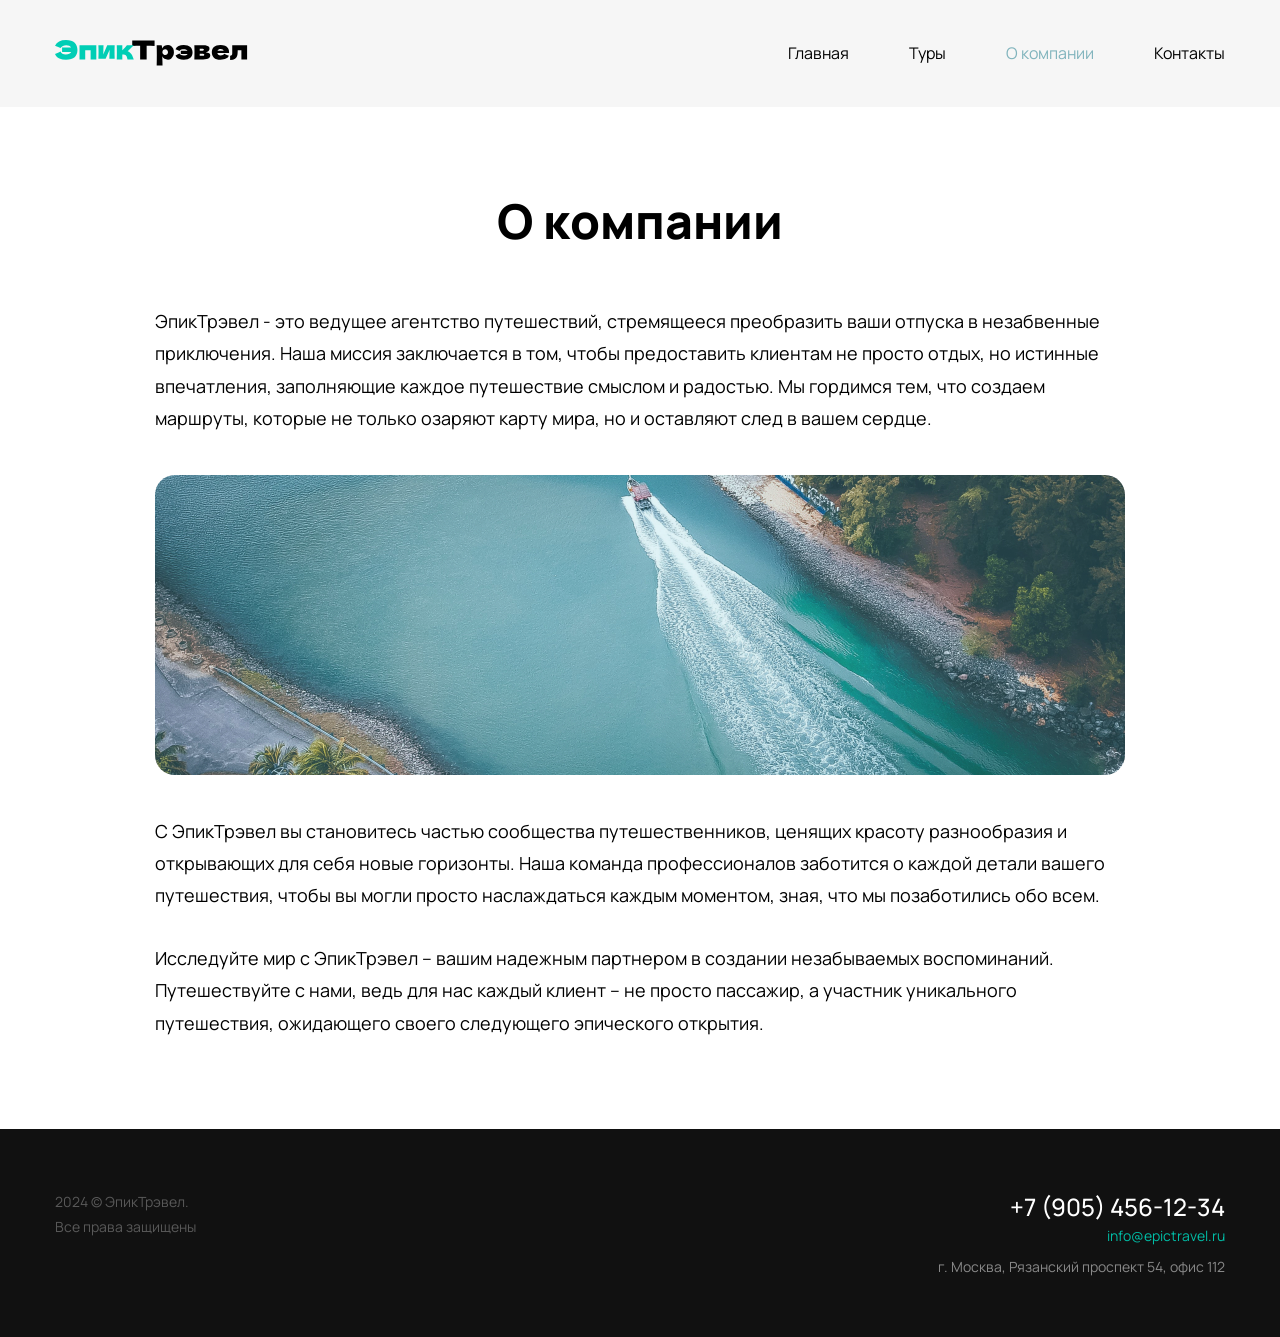
==== about.html @ 3524f272 "Добавил страницу контактов и убрал лишнее из файлов css" ====
<!doctype html>
<html lang="ru">
  <head>
    <meta charset="UTF-8" />
    <meta name="viewport" content="width=device-width, initial-scale=1.0" />
    <title>О Компании — Туристическое агенство ЭпикТрэвел</title>
    <link rel="stylesheet" href="./css/reset.css" />
    <link rel="stylesheet" href="./css/common.css" />
    <link rel="stylesheet" href="./css/about.css" />
    <link rel="icon" type="image/x-icon" href="./img/favicons/favicon.svg" />
    <link rel="apple-touch-icon" sizes="180x180" href="./img/favicons/apple-touch-icon.png"/>
  </head>
  <body class="sticky-footer">
    <header class="header header__bg">
      <div class="header__container container">
        <div class="header__wrapper">
          <div class="header__logo">
            <a href="index.html" class="header__logo-link">
              <img
                class="header__logo-img"
                src="./img/logo.svg"
                alt="Логотип компании"
              />
            </a>
          </div>
          <nav class="header__nav">
            <ul class="header__list">
              <li class="header__list-item">
                <a href="index.html" class="header__list-link"> Главная </a>
              </li>

              <li class="header__list-item">
                <a href="tours.html" class="header__list-link"> Туры </a>
              </li>

              <li class="header__list-item">
                <a href="about.html" class="header__list-link active">
                  О компании
                </a>
              </li> 

              <li class="header__list-item">
                <a href="contacts.html" class="header__list-link"> Контакты </a>
              </li>
            </ul>
          </nav>
        </div>
      </div>
    </header>
    <main class="main">
      <section class="about">
        <div class="about__container container">
          <div class="about__wrapper">
            <h1 class="title">О компании</h1>
            <div class="about__content">
              <div class="about__top-content">
                <p class="about__text">
                  ЭпикТрэвел - это ведущее агентство путешествий, стремящееся
                  преобразить ваши отпуска в незабвенные приключения. Наша
                  миссия заключается в том, чтобы предоставить клиентам не
                  просто отдых, но истинные впечатления, заполняющие каждое
                  путешествие смыслом и радостью. Мы гордимся тем, что создаем
                  маршруты, которые не только озаряют карту мира, но и оставляют
                  след в вашем сердце.
                </p>
              </div>
              <div class="about__img-wrap">
                <img
                  src="./img/about-img.jpg"
                  alt="Катер, плывущий по реке"
                  class="about__img"
                />
              </div>
              <div class="about__bottom-content">
                <p class="about__text">
                  С ЭпикТрэвел вы становитесь частью сообщества
                  путешественников, ценящих красоту разнообразия и открывающих
                  для себя новые горизонты. Наша команда профессионалов
                  заботится о каждой детали вашего путешествия, чтобы вы могли
                  просто наслаждаться каждым моментом, зная, что мы позаботились
                  обо всем.
                </p>
                <p class="about__text">
                  Исследуйте мир с ЭпикТрэвел – вашим надежным партнером в
                  создании незабываемых воспоминаний. Путешествуйте с нами, ведь
                  для нас каждый клиент – не просто пассажир, а участник
                  уникального путешествия, ожидающего своего следующего
                  эпического открытия.
                </p>
              </div>
            </div>
          </div>
        </div>
      </section>
    </main>
    <footer class="footer">
      <div class="footer__container container">
        <div class="footer__wrapper">
          <div class="footer__copyright">
            <p class="footer__copyright-text">
              2024 © ЭпикТрэвел.<br />Все права защищены
            </p>
          </div>
          <address class="footer__contacts">
            <a href="tel:+79054561234" class="footer__tel-link">
              +7 (905) 456-12-34
            </a>
            <a href="mailto:info@epictravel.ru" class="footer__mail-link">
              info@epictravel.ru
            </a>
            <p class="footer__address-text">
              г. Москва, Рязанский проспект 54, офис 112
            </p>
          </address>
        </div>
      </div>
    </footer>
  </body>
</html>
---- css/common.css ----
@import url(fonts.css);

body  {
  font-family: "Manrope", sans-serif;
  background-color: #ffffff;
}

.visually-hidden {
  clip: rect(0 0 0 0);
  clip-path: inset(50%);
  height: 1px;
  overflow: hidden;
  position: absolute;
  white-space: nowrap;
  width: 1px;
}


.sticky-footer {
  min-height: 100vh;
  display: flex;
  flex-direction: column;
}

.container {
  margin: 0 auto;
  max-width: 1170px;
}

.title {
  text-align: center;
  font-size: 48px;
  font-weight: 800;
  line-height: 1;
  color: #000000;
  margin-bottom: 60px;
}

a.link {
  width: fit-content;
  font-weight: 500;
  color: #81B4BD;
  text-decoration: underline;
  transition: color .3s ease-in;
}

.link:hover {
  color: #68C5D8;
}

.link:focus {
  outline: none;
}

.link:focus-visible {
  color: #619EA8;
  outline: 2px solid #81B4BD;
  outline-offset: 2px;
}

.link:active {
  color: #81B4BD;
}

.header {
  padding: 40px 0 41px;
}

.header__bg {
  background-color: #f6f6f6;
}

.header__wrapper {
  display: flex;
  justify-content: space-between;
  align-items: center;
}
.header__list {
  display: flex;
  gap: 60px;
}
.header__list-link {
  font-size: 16px;
  font-weight: 400;
  line-height: 22px;
  color: #000000;
  transition: color 0.3s ease-in;
}

.header__list-link.active {
  color: #81B4BD;
}

.header__list-link:hover {
  color: #68c5d8;
}

.header__list-link:focus {
  outline: none;
}

.header__list-link:focus-visible {
  color: #619ea8;
  outline: 2px solid #81b4bd;
  outline-offset: 2px;
}

.header__list-link:active {
  color: #81b4bd;
}

.footer {
  margin-top: auto;
  padding: 60px 0;
  background-color: #111111;
}
.footer__wrapper {
  display: flex;
  justify-content: space-between;
}

.footer__copyright {
  font-size: 14px;
  font-weight: 400;
  line-height: 1.8;
  color: rgba(255, 255, 255, 0.3);
}
.footer__contacts {
  text-align: right;
}

.footer__tel-link {
  margin-left: auto;
  width: fit-content;
  display: block;
  font-size: 24px;
  font-weight: 500;
  line-height: 1.5;
  color: #ffffff;
  transition: color .3s ease-in;
}

.footer__tel-link:hover {
  color: #68C5D8;
}
.footer__tel-link:focus-visible {
  outline: 2px solid #81B4BD;
  outline-offset: 2px;
}
.footer__tel-link:active {
  color: #81B4BD;
}

.footer__mail-link {
  margin-left: auto;
  width: fit-content;
  margin-bottom: 10px;
  display: block;
  font-size: 14px;
  font-weight: 400;
  line-height: 1.5;
  color: #00BDA6;
  transition: color .3s ease-in;

}

.footer__mail-link:hover {
  color: #00d4bc;
}
.footer__mail-link:focus-visible {
  outline: 2px solid #81b4bd;
  outline-offset: 2px;
}
.footer__mail-link:active {
  color: #007A6C;
}

.footer__address-text {
font-size: 14px;
font-weight: 400;
line-height: 1.5;
color: rgba(255, 255, 255, 0.5);
}
---- css/about.css ----
.about {
  padding: 90px 0;
}
.about__container {
  padding: 0 100px;
}

.about__content {
  display: flex;
  flex-direction: column;
  gap: 40px;
}
.about__text {
  max-width: 970px;
  font-size: 18px;
  font-weight: 400;
  line-height: 1.8;
  color:#000000;
}

.about__img-wrap {
  position: relative;
  border-radius: 20px;
  overflow: hidden;
}

.about__img {
  object-fit: cover;
}

.about__img-wrap::before {
  content: '';
  position: absolute;
  width: 100%;
  height: 100%;
  top: 0;
  left: 0;
  border-radius: 20px;
  background: rgba(88, 184, 201, 0.1);
}
.about__bottom-content {
  display: flex;
  flex-direction: column;
  gap: 30px;
}
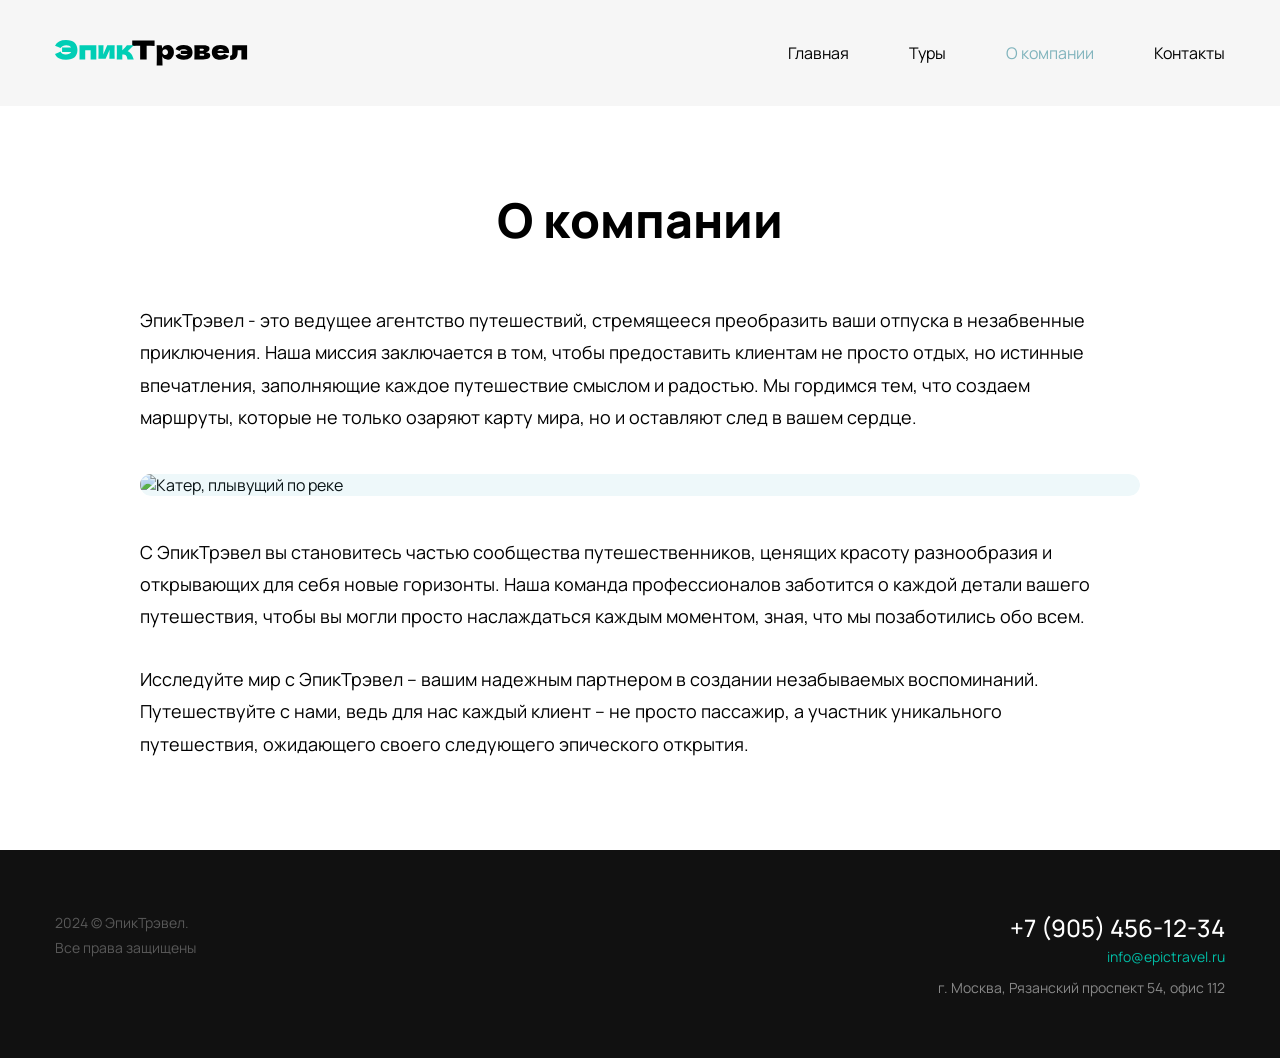
==== commit 50db6836: "Добавил адаптив для главной страницы" ====
--- a/about.html
+++ b/about.html
@@ -7,6 +7,8 @@
     <link rel="stylesheet" href="./css/reset.css" />
     <link rel="stylesheet" href="./css/common.css" />
     <link rel="stylesheet" href="./css/about.css" />
+    <link rel="stylesheet" href="./css/media-tablet.css">
+    <link rel="stylesheet" href="./css/media-mobile.css">
     <link rel="icon" type="image/x-icon" href="./img/favicons/favicon.svg" />
     <link rel="apple-touch-icon" sizes="180x180" href="./img/favicons/apple-touch-icon.png"/>
   </head>
--- a/css/common.css
+++ b/css/common.css
@@ -15,6 +15,9 @@
   width: 1px;
 }
 
+.mobile-burger {
+  display: none;
+}
 
 .sticky-footer {
   min-height: 100vh;
@@ -22,9 +25,11 @@
   flex-direction: column;
 }
 
+
 .container {
   margin: 0 auto;
-  max-width: 1170px;
+  padding: 0 15px;
+  max-width: 1200px;
 }
 
 .title {
@@ -63,7 +68,7 @@
 }
 
 .header {
-  padding: 40px 0 41px;
+  padding: 40px 0;
 }
 
 .header__bg {
@@ -109,6 +114,8 @@
   color: #81b4bd;
 }
 
+
+
 .footer {
   margin-top: auto;
   padding: 60px 0;
@@ -130,9 +137,6 @@
 }
 
 .footer__tel-link {
-  margin-left: auto;
-  width: fit-content;
-  display: block;
   font-size: 24px;
   font-weight: 500;
   line-height: 1.5;
--- a/css/media-tablet.css
+++ b/css/media-tablet.css
@@ -0,0 +1,87 @@
+@media (max-width: 1199px) {
+  .desktop-only {
+    display: none;
+  }
+  .container {
+    max-width: 768px;
+  }
+
+  .header__list {
+    gap: 30px;
+  }
+
+  .intro__wrapper {
+    padding-left: 20px;
+    min-height: 350px;
+    border-radius: 20px;
+  }
+
+  .intro__wrapper::before {
+    border-radius: 20px;
+  }
+
+  .intro__title {
+    margin-bottom: 0;
+    font-size: 40px;
+    line-height: 55px;
+  }
+
+  .intro__subtitle {
+    font-size: 18px;
+    line-height: 25px;
+  }
+
+  .travels {
+    padding: 60px 0 ;
+  }
+
+  .travels__content {
+    gap: 30px;
+  }
+
+  .travels__img-wrap {
+    border-radius: 20px;
+  }
+
+  .travels__img-wrap::before {
+    border-radius: 20px;
+  }
+
+  .travels__text {
+    max-width: 354px;
+    gap: 10px;
+  }
+
+  .travels__title {
+    font-size: 38px;
+  }
+
+  .travels__desc {
+    font-size: 14px;
+  }
+
+  .travels__link {
+    font-size: 14px;
+    line-height: 19px;
+  }
+
+  .footer {
+    padding: 40px 0;
+  }
+
+  .footer__wrapper {
+    display: flex;
+    flex-direction: column-reverse;
+    justify-content: flex-start;
+    align-items: flex-start;
+    gap: 30px;
+  }
+
+  .footer__contacts {
+    text-align: left;
+  }
+
+  .footer__mail-link {
+    margin-left: 0;
+  }
+}
--- a/css/media-mobile.css
+++ b/css/media-mobile.css
@@ -0,0 +1,59 @@
+@media (max-width: 767px) {
+
+  .mobile-burger {
+    display: block;
+  }
+  .container {
+    width: 100%;
+  }
+
+  .header__list {
+    display: none;
+  }
+
+  .intro__wrapper {
+    padding: 40px 0 0 0;
+    justify-content: center;
+    align-items: flex-start;
+    background-image: url('../img/intro-bg-mobile.jpg');
+    text-align: center;
+
+  }
+
+  .intro__title {
+    font-size: 34px;
+    line-height: 46px;
+  }
+
+  .intro__subtitle {
+    font-size: 14px;
+    line-height: 19px;
+  }
+  
+  .travels {
+    padding: 40px 0;
+  }
+  .travels__wrapper {
+    gap: 40px;
+  }
+
+  .travels__content {
+    flex-direction: column;
+    gap: 20px;
+  }
+
+  .travels__reverse {
+    flex-direction: column-reverse;
+    
+  }
+
+  .travels__text {
+    max-width: 290px;
+  }
+
+  .travels__title {
+    font-size: 28px;
+  }
+
+
+}
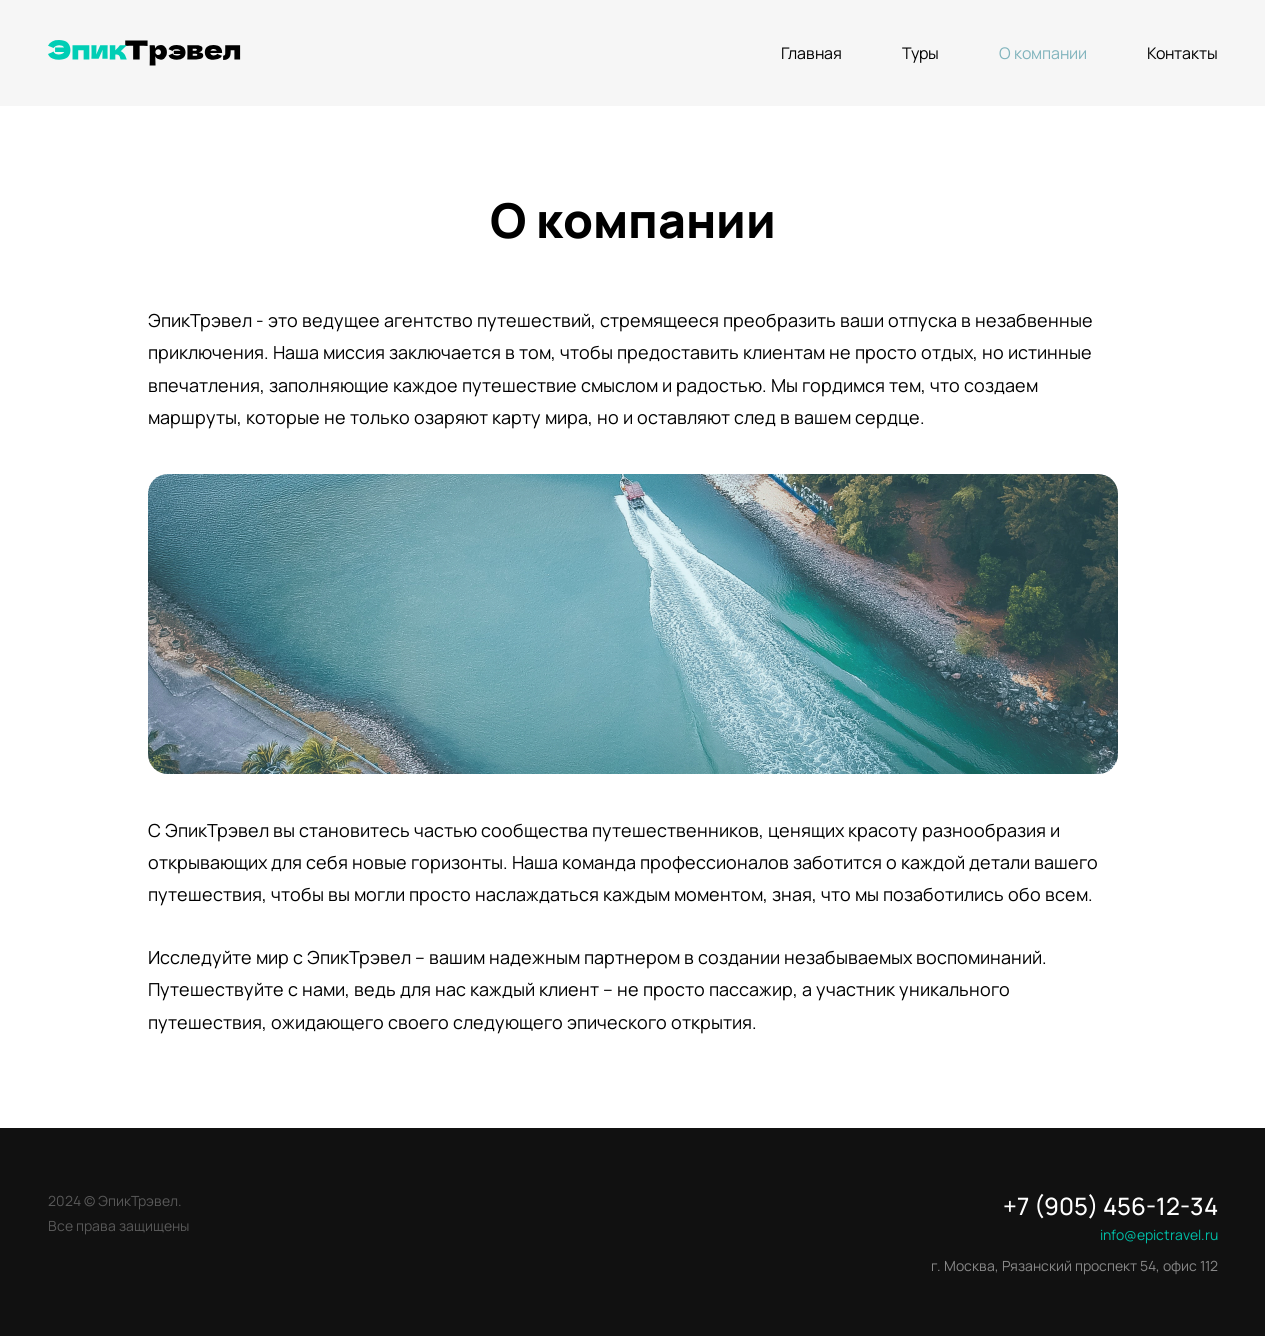
==== commit c0aaf769: "Добавление бургер меню" ====
--- a/about.html
+++ b/about.html
@@ -7,13 +7,17 @@
     <link rel="stylesheet" href="./css/reset.css" />
     <link rel="stylesheet" href="./css/common.css" />
     <link rel="stylesheet" href="./css/about.css" />
-    <link rel="stylesheet" href="./css/media-tablet.css">
-    <link rel="stylesheet" href="./css/media-mobile.css">
+    <link rel="stylesheet" href="./css/media-tablet.css" />
+    <link rel="stylesheet" href="./css/media-mobile.css" />
     <link rel="icon" type="image/x-icon" href="./img/favicons/favicon.svg" />
-    <link rel="apple-touch-icon" sizes="180x180" href="./img/favicons/apple-touch-icon.png"/>
+    <link
+      rel="apple-touch-icon"
+      sizes="180x180"
+      href="./img/favicons/apple-touch-icon.png"
+    />
   </head>
   <body class="sticky-footer">
-    <header class="header header__bg">
+    <header class="header header__bg" id="header">
       <div class="header__container container">
         <div class="header__wrapper">
           <div class="header__logo">
@@ -28,27 +32,56 @@
           <nav class="header__nav">
             <ul class="header__list">
               <li class="header__list-item">
-                <a href="index.html" class="header__list-link"> Главная </a>
+                <a href="index.html" class="header__list-link">Главная</a>
               </li>
 
               <li class="header__list-item">
-                <a href="tours.html" class="header__list-link"> Туры </a>
+                <a href="tours.html" class="header__list-link">Туры</a>
               </li>
 
               <li class="header__list-item">
                 <a href="about.html" class="header__list-link active">
                   О компании
                 </a>
-              </li> 
+              </li>
 
               <li class="header__list-item">
                 <a href="contacts.html" class="header__list-link"> Контакты </a>
               </li>
             </ul>
+            <button class="burger__btn" id="mobile-burger" type="button">
+              <img
+                id="mobile-burger-img"
+                src="img/burger-btn.svg"
+                alt="кнопка открытия бургер меню"
+                class="burger__btn-img"
+              />
+            </button>
           </nav>
         </div>
       </div>
     </header>
+
+    <section class="mobile__nav" id="mobile-nav">
+      <ul class="mobile__list">
+        <li class="mobile__list-item">
+          <a href="index.html" class="mobile__list-link"> Главная </a>
+        </li>
+
+        <li class="mobile__list-item">
+          <a href="tours.html" class="mobile__list-link"> Туры </a>
+        </li>
+
+        <li class="mobile__list-item">
+          <a href="about.html" class="mobile__list-link active"> О компании </a>
+        </li>
+
+        <li class="mobile__list-item">
+          <a href="contacts.html" class="mobile__list-link"> Контакты </a>
+        </li>
+      </ul>
+    </section>
+
     <main class="main">
       <section class="about">
         <div class="about__container container">
@@ -117,5 +150,6 @@
         </div>
       </div>
     </footer>
+    <script src="./js/main.js"></script>
   </body>
 </html>
--- a/css/common.css
+++ b/css/common.css
@@ -1,8 +1,36 @@
 @import url(fonts.css);
-
-body  {
+html {
+  scrollbar-gutter: stable;
+}
+body {
   font-family: "Manrope", sans-serif;
   background-color: #ffffff;
+  overflow-x: hidden;
+}
+
+.mobile__nav {
+  position: fixed;
+  z-index: 9;
+  justify-content: center;
+  align-items: center;
+  /* top: 0;
+  left: 0;
+  width: 100%;
+  height: 100vh; */
+  inset: 0;
+  background-color: #f6f6f6;
+  display: none;
+}
+
+.mobile__nav.open {
+  display: flex;
+}
+
+.mobile__list {
+  display: flex;
+  flex-direction: column;
+  align-items: center;
+  gap: 30px;
 }
 
 .visually-hidden {
@@ -15,7 +43,11 @@
   width: 1px;
 }
 
-.mobile-burger {
+.no-scroll {
+  overflow-y: hidden;
+}
+
+.burger__btn {
   display: none;
 }
 
@@ -24,7 +56,6 @@
   display: flex;
   flex-direction: column;
 }
-
 
 .container {
   margin: 0 auto;
@@ -44,13 +75,13 @@
 a.link {
   width: fit-content;
   font-weight: 500;
-  color: #81B4BD;
+  color: #81b4bd;
   text-decoration: underline;
-  transition: color .3s ease-in;
+  transition: color 0.3s ease-in;
 }
 
 .link:hover {
-  color: #68C5D8;
+  color: #68c5d8;
 }
 
 .link:focus {
@@ -58,16 +89,18 @@
 }
 
 .link:focus-visible {
-  color: #619EA8;
-  outline: 2px solid #81B4BD;
+  color: #619ea8;
+  outline: 2px solid #81b4bd;
   outline-offset: 2px;
 }
 
 .link:active {
-  color: #81B4BD;
+  color: #81b4bd;
 }
 
 .header {
+  position: relative;
+  z-index: 19;
   padding: 40px 0;
 }
 
@@ -75,6 +108,10 @@
   background-color: #f6f6f6;
 }
 
+.header__white-bg {
+  background-color: #ffffff;
+}
+
 .header__wrapper {
   display: flex;
   justify-content: space-between;
@@ -84,7 +121,8 @@
   display: flex;
   gap: 60px;
 }
-.header__list-link {
+.header__list-link,
+.mobile__list-link {
   font-size: 16px;
   font-weight: 400;
   line-height: 22px;
@@ -92,29 +130,39 @@
   transition: color 0.3s ease-in;
 }
 
-.header__list-link.active {
-  color: #81B4BD;
-}
-
-.header__list-link:hover {
+.header__list-link.active,
+.mobile__list-link.active {
+  color: #81b4bd;
+}
+
+.header__list-link:hover,
+.mobile__list-link:hover {
   color: #68c5d8;
 }
 
-.header__list-link:focus {
+.header__list-link:focus,
+.mobile__list-link:focus {
   outline: none;
 }
 
-.header__list-link:focus-visible {
+.header__list-link:focus-visible,
+.mobile__list-link:focus-visible {
   color: #619ea8;
   outline: 2px solid #81b4bd;
   outline-offset: 2px;
 }
 
-.header__list-link:active {
-  color: #81b4bd;
-}
-
-
+.header__list-link:active,
+.mobile__list-link:active {
+  color: #81b4bd;
+}
+
+@media (max-width: 767px) {
+
+  .burger__btn {
+    display: block;
+  }
+}
 
 .footer {
   margin-top: auto;
@@ -141,18 +189,18 @@
   font-weight: 500;
   line-height: 1.5;
   color: #ffffff;
-  transition: color .3s ease-in;
+  transition: color 0.3s ease-in;
 }
 
 .footer__tel-link:hover {
-  color: #68C5D8;
+  color: #68c5d8;
 }
 .footer__tel-link:focus-visible {
-  outline: 2px solid #81B4BD;
+  outline: 2px solid #81b4bd;
   outline-offset: 2px;
 }
 .footer__tel-link:active {
-  color: #81B4BD;
+  color: #81b4bd;
 }
 
 .footer__mail-link {
@@ -163,9 +211,8 @@
   font-size: 14px;
   font-weight: 400;
   line-height: 1.5;
-  color: #00BDA6;
-  transition: color .3s ease-in;
-
+  color: #00bda6;
+  transition: color 0.3s ease-in;
 }
 
 .footer__mail-link:hover {
@@ -176,12 +223,12 @@
   outline-offset: 2px;
 }
 .footer__mail-link:active {
-  color: #007A6C;
+  color: #007a6c;
 }
 
 .footer__address-text {
-font-size: 14px;
-font-weight: 400;
-line-height: 1.5;
-color: rgba(255, 255, 255, 0.5);
-}+  font-size: 14px;
+  font-weight: 400;
+  line-height: 1.5;
+  color: rgba(255, 255, 255, 0.5);
+}
--- a/css/about.css
+++ b/css/about.css
@@ -2,7 +2,8 @@
   padding: 90px 0;
 }
 .about__container {
-  padding: 0 100px;
+  max-width: 1000px;
+
 }
 
 .about__content {
--- a/css/media-mobile.css
+++ b/css/media-mobile.css
@@ -1,8 +1,6 @@
 @media (max-width: 767px) {
 
-  .mobile-burger {
-    display: block;
-  }
+
   .container {
     width: 100%;
   }
@@ -56,4 +54,18 @@
   }
 
 
+
+
+
+
+
+
+
+
+
+  .contacts__content-wrap {
+    display: flex;
+    flex-direction: column-reverse;
+    gap: 40px;
+  }
 }
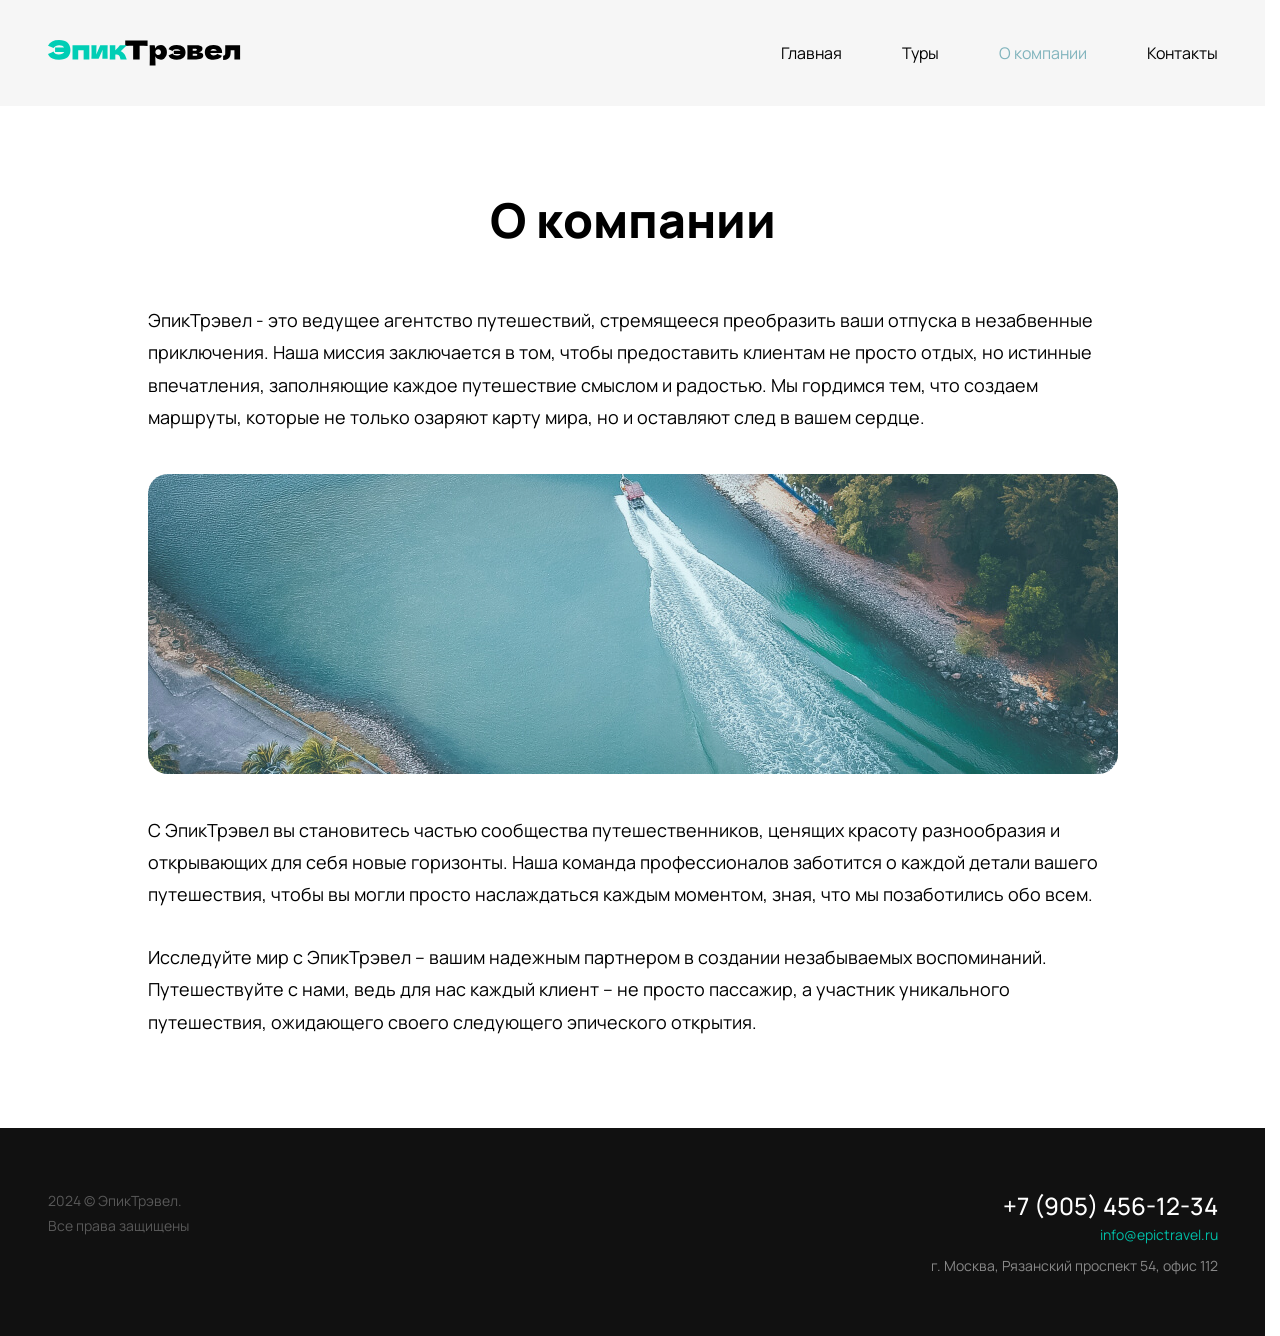
==== commit 50687139: "Добавил картинки под ретину" ====
--- a/about.html
+++ b/about.html
@@ -82,58 +82,60 @@
       </ul>
     </section>
 
-    <main class="main">
+    <main class="page">
       <section class="about">
         <div class="about__container container">
           <div class="about__wrapper">
             <h1 class="title">О компании</h1>
             <div class="about__content">
-              <div class="about__top-content">
-                <p class="about__text">
-                  ЭпикТрэвел - это ведущее агентство путешествий, стремящееся
-                  преобразить ваши отпуска в незабвенные приключения. Наша
-                  миссия заключается в том, чтобы предоставить клиентам не
-                  просто отдых, но истинные впечатления, заполняющие каждое
-                  путешествие смыслом и радостью. Мы гордимся тем, что создаем
-                  маршруты, которые не только озаряют карту мира, но и оставляют
-                  след в вашем сердце.
-                </p>
+              <p class="about__text">
+                ЭпикТрэвел - это ведущее агентство путешествий, стремящееся
+                преобразить ваши отпуска в незабвенные приключения. Наша миссия
+                заключается в том, чтобы предоставить клиентам не просто отдых,
+                но истинные впечатления, заполняющие каждое путешествие смыслом
+                и радостью. Мы гордимся тем, что создаем маршруты, которые не
+                только озаряют карту мира, но и оставляют след в вашем сердце.
+              </p>
+              <div class="about__img-wrap">
+                <picture>
+                  <source
+                    media="max-width: 767px"
+                    srcset="./img/about-mobile.jpg
+                          ./img/about-mobile@2x.jpg 2x  "
+                  />
+                  <img
+                    src="./img/about.jpg"
+                    srcset="./img/about@2x.jpg 2x"
+                    alt="Катер, плывущий по реке"
+                    class="about__img"
+                  />
+                </picture>
               </div>
-              <div class="about__img-wrap">
-                <img
-                  src="./img/about-img.jpg"
-                  alt="Катер, плывущий по реке"
-                  class="about__img"
-                />
-              </div>
-              <div class="about__bottom-content">
-                <p class="about__text">
-                  С ЭпикТрэвел вы становитесь частью сообщества
-                  путешественников, ценящих красоту разнообразия и открывающих
-                  для себя новые горизонты. Наша команда профессионалов
-                  заботится о каждой детали вашего путешествия, чтобы вы могли
-                  просто наслаждаться каждым моментом, зная, что мы позаботились
-                  обо всем.
-                </p>
-                <p class="about__text">
-                  Исследуйте мир с ЭпикТрэвел – вашим надежным партнером в
-                  создании незабываемых воспоминаний. Путешествуйте с нами, ведь
-                  для нас каждый клиент – не просто пассажир, а участник
-                  уникального путешествия, ожидающего своего следующего
-                  эпического открытия.
-                </p>
-              </div>
+              <p class="about__text">
+                С ЭпикТрэвел вы становитесь частью сообщества путешественников,
+                ценящих красоту разнообразия и открывающих для себя новые
+                горизонты. Наша команда профессионалов заботится о каждой детали
+                вашего путешествия, чтобы вы могли просто наслаждаться каждым
+                моментом, зная, что мы позаботились обо всем.
+              </p>
+              <p class="about__text">
+                Исследуйте мир с ЭпикТрэвел – вашим надежным партнером в
+                создании незабываемых воспоминаний. Путешествуйте с нами, ведь
+                для нас каждый клиент – не просто пассажир, а участник
+                уникального путешествия, ожидающего своего следующего эпического
+                открытия.
+              </p>
             </div>
           </div>
         </div>
       </section>
     </main>
     <footer class="footer">
-      <div class="footer__container container">
+      <div class="container">
         <div class="footer__wrapper">
           <div class="footer__copyright">
             <p class="footer__copyright-text">
-              2024 © ЭпикТрэвел.<br />Все права защищены
+              2024 © ЭпикТрэвел.<br class="desktop-only" />Все права защищены
             </p>
           </div>
           <address class="footer__contacts">
--- a/css/common.css
+++ b/css/common.css
@@ -19,11 +19,18 @@
   height: 100vh; */
   inset: 0;
   background-color: #f6f6f6;
-  display: none;
+  /* display: none; */
+  transform: translateX(110%);
+  transition: transform .5s ease-in, visibility .5s;
+  display: flex;
+  visibility: hidden;
 }
 
 .mobile__nav.open {
-  display: flex;
+  /* display: flex; */
+  transform: translateX(0);
+  visibility: visible;
+
 }
 
 .mobile__list {
@@ -31,6 +38,7 @@
   flex-direction: column;
   align-items: center;
   gap: 30px;
+
 }
 
 .visually-hidden {
@@ -63,6 +71,21 @@
   max-width: 1200px;
 }
 
+.page {
+  padding: 90px 0;
+}
+
+@media (max-width: 1199px) {
+  .page {
+    padding: 60px 0;
+  }
+}
+@media (max-width: 767px) {
+  .page {
+    padding: 40px 0;
+  }
+}
+
 .title {
   text-align: center;
   font-size: 48px;
@@ -72,6 +95,19 @@
   margin-bottom: 60px;
 }
 
+@media (max-width: 1199px) {
+  .title {
+    margin-bottom: 40px;
+    font-size: 38px;
+  }
+}
+
+@media (max-width: 767px) {
+  .title {
+    font-size: 28px;
+  }
+}
+
 a.link {
   width: fit-content;
   font-weight: 500;
@@ -158,7 +194,6 @@
 }
 
 @media (max-width: 767px) {
-
   .burger__btn {
     display: block;
   }
@@ -169,6 +204,13 @@
   padding: 60px 0;
   background-color: #111111;
 }
+
+@media (max-width: 1199px) {
+  .footer {
+    padding: 40px 0;
+  }
+}
+
 .footer__wrapper {
   display: flex;
   justify-content: space-between;
--- a/css/about.css
+++ b/css/about.css
@@ -1,25 +1,28 @@
-.about {
-  padding: 90px 0;
-}
+
 .about__container {
   max-width: 1000px;
 
 }
 
+
 .about__content {
-  display: flex;
-  flex-direction: column;
-  gap: 40px;
+  font-weight: 400;
+  line-height: 1.8;  
+  color:#000000;
+
 }
+.about__content .about__text + .about__text {
+  margin-top: 30px;
+}
+
 .about__text {
   max-width: 970px;
   font-size: 18px;
-  font-weight: 400;
-  line-height: 1.8;
-  color:#000000;
+
 }
 
 .about__img-wrap {
+  margin: 40px 0;
   position: relative;
   border-radius: 20px;
   overflow: hidden;
@@ -39,8 +42,3 @@
   border-radius: 20px;
   background: rgba(88, 184, 201, 0.1);
 }
-.about__bottom-content {
-  display: flex;
-  flex-direction: column;
-  gap: 30px;
-}
--- a/css/media-tablet.css
+++ b/css/media-tablet.css
@@ -5,6 +5,7 @@
   .container {
     max-width: 768px;
   }
+
 
   .header__list {
     gap: 30px;
@@ -65,9 +66,35 @@
     line-height: 19px;
   }
 
-  .footer {
-    padding: 40px 0;
-  }
+.tours__cards {
+  row-gap: 40px;
+}
+
+.tours__card {
+  width: 354px;
+  
+}
+
+.tours__card-content {
+  max-width: 100%;
+}
+
+.about__text {
+  max-width: 738px;
+  font-size: 16px;
+}
+
+.contacts__content-wrap {
+  display: flex;
+  flex-direction: column-reverse;
+  gap: 40px;
+
+}
+
+.form {
+  max-width: 100%;
+}
+
 
   .footer__wrapper {
     display: flex;
@@ -84,4 +111,5 @@
   .footer__mail-link {
     margin-left: 0;
   }
+
 }
--- a/css/media-mobile.css
+++ b/css/media-mobile.css
@@ -1,22 +1,28 @@
 @media (max-width: 767px) {
-
-
   .container {
-    width: 100%;
+    width: 320px;
   }
 
   .header__list {
     display: none;
   }
+  
+
 
   .intro__wrapper {
     padding: 40px 0 0 0;
     justify-content: center;
     align-items: flex-start;
-    background-image: url('../img/intro-bg-mobile.jpg');
+    background-image: url("../img/intro-bg-mobile.jpg");
     text-align: center;
+  }
 
+  @media (-webkit-device-pixel-ratio: 2), (min-resolution: 192dpi) {
+  .intro__wrapper {
+    background-image: url("../img/intro-bg-mobile@2x.jpg");
   }
+  
+}
 
   .intro__title {
     font-size: 34px;
@@ -27,7 +33,7 @@
     font-size: 14px;
     line-height: 19px;
   }
-  
+
   .travels {
     padding: 40px 0;
   }
@@ -42,7 +48,6 @@
 
   .travels__reverse {
     flex-direction: column-reverse;
-    
   }
 
   .travels__text {
@@ -53,19 +58,72 @@
     font-size: 28px;
   }
 
+  .tours__cards {
+    row-gap: 20px;
+    justify-content: center;
+  }
+
+  .tours__card-text {
+    font-size: 14px;
+  }
+
+  .tours__card-link {
+    font-size: 14px;
+    line-height: 19px;
+  }
+
+  .about__content .about__text + .about__text {
+    margin-top: 14px;
+  }
+
+  .about__text {
+    font-size: 14px;
+  }
+
+  .about__img-wrap {
+    margin: 20px 0;
+  }
+
+  .form {
+    padding: 15px;
+  }
+
+  .form__title,
+  .contacts__title {
+    font-size: 22px;
+    line-height: 30px;
+  }
+
+  .form__group {
+    width: 100%;
+  }
+
+  .form__group-title {
+    font-size: 18px;
+    line-height: 25px;
+  }
+
+  .form__inputs {
+    flex-direction: column;
+  }
+
+  .form__input {
+    padding: 14px 10px;
+  }
 
 
 
+  .form__label {
+    font-size: 14px;
+    line-height: 19px;
+  }
+
+  .contacts__link,
+  .contacts__address-text {
+    font-size: 14px;
+    line-height: 19px;
+
+  }
 
 
-
-
-
-
-
-  .contacts__content-wrap {
-    display: flex;
-    flex-direction: column-reverse;
-    gap: 40px;
-  }
-}+}
